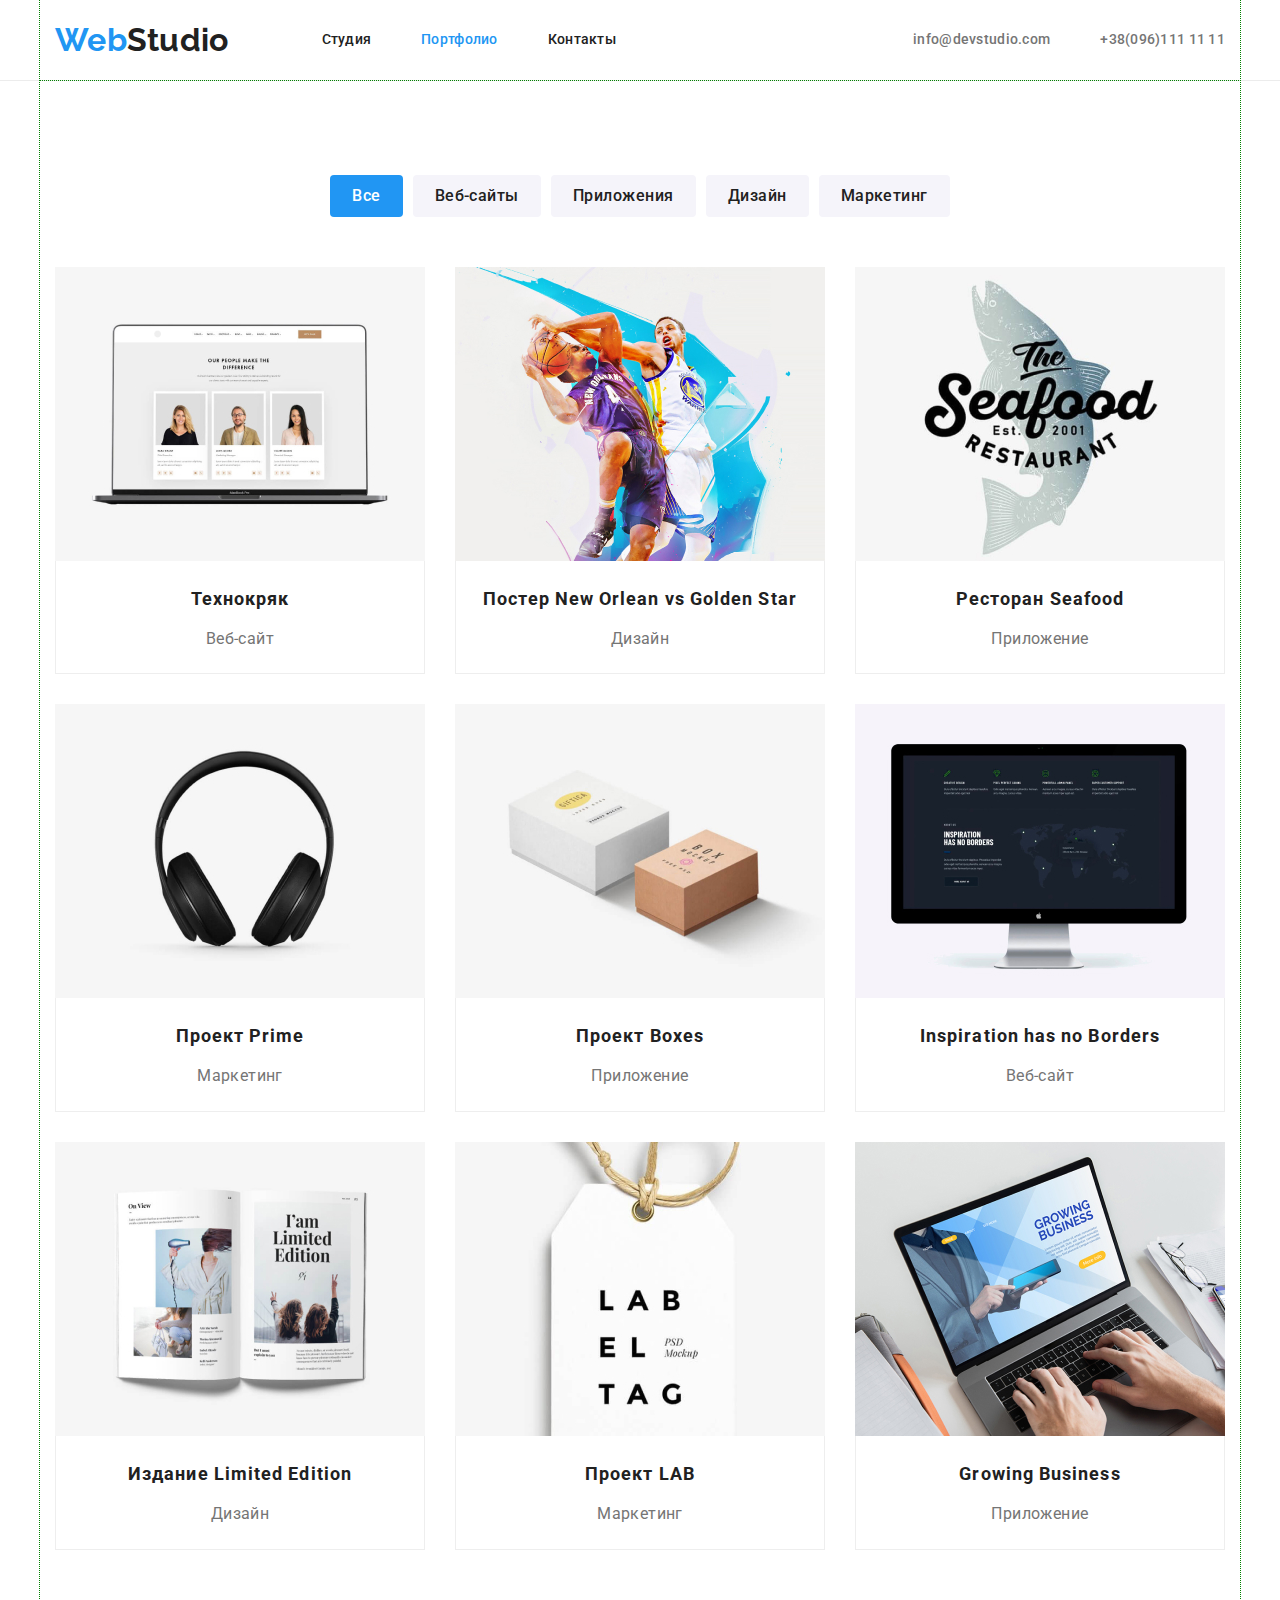
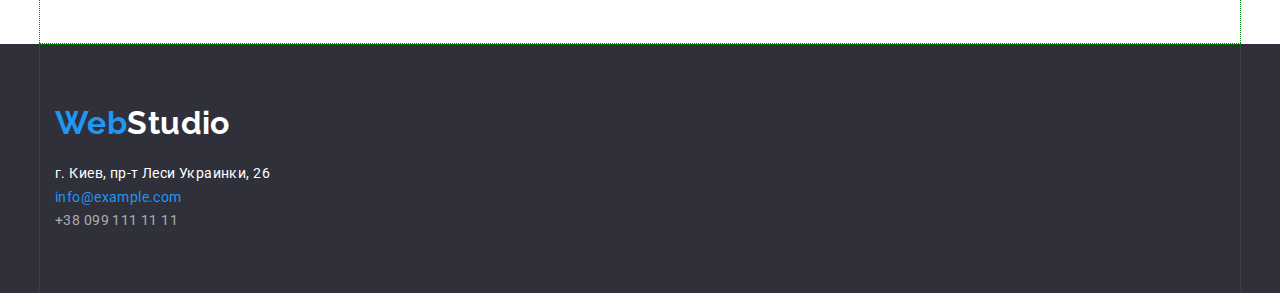
==== portfolio.html @ 059f7c34 "19.04.22" ====
<!DOCTYPE html>
<html lang="en">

<head>
   <meta charset="utf-8">
   <title>GoIt Home Work3</title>
   <link rel="preconnect" href="https://fonts.googleapis.com">
   <link rel="preconnect" href="https://fonts.gstatic.com" crossorigin>
   <link href="https://fonts.googleapis.com/css2?family=Raleway:wght@700&family=Roboto:wght@400;500;700&display=swap"
      rel="stylesheet">
   <link rel="stylesheet"
      href="https://cdnjs.cloudflare.com/ajax/libs/modern-normalize/1.0.0/modern-normalize.min.css" />
   <link rel="stylesheet" href="./css/main.css">
</head>

<body class="page">
   <!--загальний стайл body-->
   <header class="header">
      <div class="container header-conteiner">
         <nav class="header-list">
            <a href="index.html" class="logo-header"><span style="color: var(--accent-color)">Web</span>Studio</a>

            <ul class="style-nav">
               <li class="link-list"><a class="link" href="index.html">Студия</a></li>
               <li class="link-list"><a class="link current" href="portfolio.html">Портфолио</a></li>
               <li class="link-list"><a class="link" href="">Контакты</a></li>
            </ul>
         </nav>

         <ul class="info">
            <li class="info-list"><a class="mail" href="mailto:info@devstudio.com">info@devstudio.com</a></li>
            <li class="info-list"><a class="tel" href="tel:+380961111111">+38(096)111 11 11</a></li>
         </ul>
      </div>
   </header>

   <!--Новий розділ стосовно сторінки 2 ------------------------------------ -->
   <main>
      <section class="content">

         <div class="container second-letters">

            <h1 hidden class="portfolio">Портфоліо</h1>

            <ul class="btn-menu">
               <li class="btn-list"><button type="button" class="btn-secondary current-btn-secondary">Все</button>
               </li>
               <li class="btn-list"><button type="button" class="btn-secondary">Веб-сайты</button></li>
               <li class="btn-list"><button type="button" class="btn-secondary">Приложения</button></li>
               <li class="btn-list"><button type="button" class="btn-secondary">Дизайн</button></li>
               <li class="btn-list"><button type="button" class="btn-secondary">Маркетинг</button></li>
            </ul>


            <ul class="portfolio-menu">

               <li class="portfolio-card">
                  <a href=""><img class="pict" src="./img/Three-people.jpg" alt="Три людини" width="370"
                        height="294"></a>
                  <div class="caption-subcard">
                     <h2 class="portfolio-name">Технокряк</h2>
                     <p class="portfolio-site">Веб-сайт</p>
                  </div>
               </li>

               <li class="portfolio-card">
                  <a href=""></a><img class="pict" src="./img/two-basketman.jpg" alt="Два баскетболісти" width="370"
                     height="294"></a>
                  <div class="caption-subcard">
                     <h2 class="portfolio-name">Постер New Orlean vs Golden Star</h2>
                     <p class="portfolio-site">Дизайн</p>
                  </div>
               </li>

               <li class="portfolio-card">
                  <a href=""><img class="pict" src="./img/seefood.jpg" alt="Постер морська їжа" width="370"
                        height="294"></a>
                  <div class="caption-subcard">
                     <h2 class="portfolio-name">Ресторан Seafood</h2>
                     <p class="portfolio-site">Приложение</p>
                  </div>
               </li>

               <li class="portfolio-card">
                  <a href=""><img class="pict" src="./img/headphone.jpg" alt="Навушники" width="370" height="294"></a>
                  <div class="caption-subcard">
                     <h2 class="portfolio-name">Проект Prime</h2>
                     <p class="portfolio-site">Маркетинг</p>
                  </div>
               </li>

               <li class="portfolio-card">
                  <a href=""><img class="pict" src="./img/two-box.jpg" alt="Два бокси" width="370" height="294"></a>
                  <div class="caption-subcard">
                     <h2 class="portfolio-name">Проект Boxes</h2>
                     <p class="portfolio-site">Приложение</p>
                  </div>
               </li>

               <li class="portfolio-card">
                  <a href=""><img class="pict" src="./img/desktop.jpg" alt="Монітор компьютера" width="370"
                        height="294"></a>
                  <div class="caption-subcard">
                     <h2 class="portfolio-name">Inspiration has no Borders</h2>
                     <p class="portfolio-site">Веб-сайт</p>
                  </div>
               </li>

               <li class="portfolio-card">
                  <a href=""><img class="pict" src="./img/magazine.jpg" alt="Журнал" width="370" height="294"></a>
                  <div class="caption-subcard">
                     <h2 class="portfolio-name">Издание Limited Edition</h2>
                     <p class="portfolio-site">Дизайн</p>
                  </div>
               </li>

               <li class="portfolio-card">
                  <a href=""><img class="pict" src="./img/alphabet.jpg" alt="Алфавіт" width="370" height="294"></a>
                  <div class="caption-subcard">
                     <h2 class="portfolio-name">Проект LAB</h2>
                     <p class="portfolio-site">Маркетинг</p>
                  </div>
               </li>

               <li class="portfolio-card">
                  <a href=""><img class="pict" src="./img/laptop.jpg" alt="Лап топ" width="370" height="294"></a>
                  <div class="caption-subcard">
                     <h2 class="portfolio-name">Growing Business</h2>
                     <p class="portfolio-site">Приложение</p>
                  </div>
               </li>

            </ul>

         </div>
      </section>
   </main>

   <!--секція Футер-->
   <footer class="footer">
      <div class="container footer-title">

         <h2 hidden>Address</h2>

         <a class="logo-footer" href="index.html"><span style="color: var(--accent-color)">Web</span>Studio</a>
         <address class="adress-title">
            <ul class="adress-list">
               <li class="list"><a class="address" href="addres:г.Киев,пр-тЛесиУкраинки,26">г. Киев, пр-т Леси Украинки,
                     26</a>
               </li>
               <li class="list"><a class="mail-footer" href="mailto:info@example.com">info@example.com</a></li>
               <li class="list"><a class="tel-footer" href="tel:+380991111111">+38 099 111 11 11</a></li>
            </ul>
         </address>

      </div>
   </footer>
</body>

</html>
---- css/main.css ----
:root {
   /*колір головний*/
   --main-text-color: #757575;
   /*колір заголовків*/
   --title-text-color: #212121;
   /*колір білий текст*/
   --main-color: #FFFFFF;

   /*колір акценту кнопок*/
   --accent-color: #2196F3;
   --hover-color: #188CE8;
   /*колір акценту кнопок*/
   --accent-second-color: #F5F4FA;
   /*колір тексту футера*/
   --footer-color: rgba(255, 255, 255, 0.6);

   /*колір фону сірої секцій*/
   --grey-color: #2F303A;
   /*колір фону білої секцій*/
   --main-color: #FFFFFF;
}

*,
::before,
::after {
   box-sizing: border-box;
}

ul {
   list-style: none;
   margin: 0;
   padding: 0;
}

a {
   text-decoration: none;
   color: currentColor;
}

li,
ol {
   margin: 0;
   padding: 0;
}

h1,
h2,
h3,
p {
   margin: 0;
}

.container {
   width: 1200px;
   padding-left: 15px;
   padding-right: 15px;
   margin-left: auto;
   margin-right: auto;
   outline: 1px dotted green;
}

/* стиль загальний -------------------------------------*/
.page {
   color: var(--main-text-color);
   background-color: var(--main-color);
   font-family: "Roboto", serif;
   font-style: normal;
   font-weight: 400;
   font-size: 14px;
   line-height: 1.7;
   letter-spacing: 0.03em;
}

/* стиль хедера-------------------------------------*/

/*головний блок*/

.header {
   font-weight: 500;
   line-height: 1.17;
   letter-spacing: 0.02em;

   background-color: var(--main-color);
   border-bottom: 1px solid #ECECEC;
   display: flex
}

.header-conteiner {
   display: flex;
   align-items: center;
}

.header-list {
   display: flex;
   align-items: center;
}

.style-nav {
   display: flex;
}

.link {
   color: var(--title-text-color);
   font-size: 14px;
   line-height: 1.14;

   display: flex;


}

.link:hover {
   color: var(--accent-color);
}

.current {
   color: var(--accent-color);
}

.logo-header {
   color: var(--title-text-color);
   text-decoration: none;
   font-family: "Raleway", sans-serif;
   font-weight: 700;
   font-size: 32px;
   line-height: 1.17;
   margin-right: 93px;
   display: flex;
}

.link {
   padding-top: 32px;
   padding-bottom: 32px;
   display: block;

}

.style-nav .link-list:not(:last-child) {
   margin-right: 50px;
}


.info {
   display: flex;

   font-weight: 500;
   line-height: 1.14;
   margin-left: auto;
   margin-right: 0px;
}

.info-list:not(:first-child) {
   margin-left: 50px;
}


.mail,
.tel {
   color: var(--main-text-color);
   text-decoration: none;
   padding-top: 32px;
   padding-bottom: 32px;
   display: block;

}

.mail:hover,
.mail:focus,
.tel:hover,
.tel:focus {
   color: var(--accent-color);
}

/* стиль ХЕДЕРА}-------------------------------------*/


/* стиль ГЕГОЙ-------------------------------------*/
.hero {
   background-color: var(--grey-color);
}

.hero {
   text-align: center;

}

.hero-title {
   width: 696px;
   color: var(--main-color);
   text-transform: uppercase;
   font-weight: 900;
   font-size: 44px;
   line-height: 1.36;
   letter-spacing: 0.06em;
   margin-left: auto;
   margin-right: auto;

}

.title {
   padding-top: 200px;
   padding-bottom: 200px;
}

.hero-button {
   color: var(--main-color);
   font-weight: 700;
   font-size: 16px;
   line-height: 1.85;
   letter-spacing: 0.06em;

   margin-top: 30px;
   padding-top: 10px;
   padding-bottom: 10px;
   padding-left: 32px;
   padding-right: 32px;
   cursor: pointer;
   border-radius: 4px;
   border: none;
   background-color: var(--accent-color);
}

.hero-button:hover,
.hero-button:focus {
   background-color: #188CE8;
}

.current-button {
   color: var(--main-color);
   background-color: var(--accent-color);
}

/* стиль ГЕГОЙ-------------------------------------*/



/* стиль Головної кнопки та кнопок на другій страниці*/
/*.button {
   color: var(--main-color);
   font-weight: 700;
   font-size: 16px;
   line-height: 1.85;
   letter-spacing: 0.06em;
   padding-top: 10px;
   padding-bottom: 10px;
   padding-left: 32px;
   padding-right: 32px;
   cursor: pointer;

   background-color: var(--accent-color);
}

.button:hover,
.button:focus {
   background-color: #188CE8;
}*/



/* стиль Особливості-------------------------------------*/

/*.special {
   padding-top: 94px;
   padding-bottom: 94px;
}
*/
.galery-title-list {
   display: flex;
   flex-wrap: wrap;
   padding-top: 94px;
   padding-bottom: 94px;

}

.subtitle-list {
   width: 270px;
   margin-right: 30px;
}

.subtitle-list .p {
   margin-bottom: 10px;
}

.subtitle-list:last-child {
   margin-right: 0px;
}

.special-subtitle {
   color: var(--title-text-color);
   font-size: 14px;
   font-weight: 700;
   line-height: 1.17;
   text-transform: uppercase;

   margin-bottom: 10px;
}

/* стиль Особливості-------------------------------------*/


/* стиль Галерея-------------------------------------*/
/* .galery-title-list {
   padding-top: 94px;
   padding-bottom: 94px;
}*/

.galery-list {
   padding-top: 94px;
   padding-bottom: 94px;
}

.galery-title {

   color: var(--title-text-color);
   font-size: 36px;
   font-weight: 700;
   line-height: 1.16;

   margin-bottom: 50px;
   display: flex;
   justify-content: center;
}

.galery-title-img {
   display: flex;
   flex-wrap: wrap;
}

.galery-img {
   padding-right: 30px;
}

.galery-img:last-child {
   padding-right: 0px;
}

.pict {
   display: block;
}

/* стиль Галерея-------------------------------------*/

/* стиль Команда-------------------------------------*/

.team {
   background-color: var(--accent-second-color);
   text-align: center;
}

.teams-list {
   padding-top: 94px;
   padding-bottom: 94px;
}

.team-title {
   color: var(--title-text-color);
   font-size: 36px;
   font-weight: 700;
   line-height: 1.16;
   display: flex;
   justify-content: center;
}

.team-list {
   margin-top: 50px;
   display: flex;
}

.personal-pict {
   display: block;
   box-sizing: border-box;
   width: 270px;

   box-sizing: border-box;
   background-color: #FFFFFF;
   border-bottom-right-radius: 4px;
   border-bottom-left-radius: 4px;
   box-shadow: 0px 3px 3px 1px rgba(0, 0, 0, 0.12);
   text-align: center;
}

.personal-card {}

.personal-card:not(:last-child) {
   margin-right: 30px;
}

.personal-title {
   padding-top: 30px;
   padding-bottom: 30px;

}

.personal-name {
   color: var(--title-text-color);
   font-size: 16px;
   font-weight: 500;
   line-height: 1.18;
   display: flex;
   justify-content: center;
}

.personal-position {
   margin-top: 10px;
   display: flex;
   justify-content: center;
}

/* стиль Команда-------------------------------------*/


/* стиль Футер-------------------------------------*/
.footer {
   background-color: var(--grey-color);
}

.logo-footer {
   display: flex;
   color: var(--main-color);
   text-decoration: none;
   font-family: "Raleway", sans-serif;
   font-weight: 700;
   font-size: 32px;
   line-height: 1.17;
   display: inline-block;
}

.footer-title {
   padding-top: 60px;
   padding-bottom: 60px;
   display: block;
}

.adress-title {
   display: flex;
   margin-top: 20px;
}

.adress-list {
   display: block;
}

.address {
   color: var(--main-color);
   text-decoration: none;
   font-style: normal;
   font-size: 14px;
   line-height: 1.7;

}

.mail-footer {
   margin-bottom: 9px;
}

.mail-footer,
.tel-footer {
   color: var(--footer-color);
   text-decoration: none;
   font-style: normal;

}

.mail-footer:hover,
.mail-footer {
   color: var(--accent-color);
}

/* стиль Кнопки другої сторінки-------------------------*/

/*.portfolio-btn {
   display: flex;
}*/


.btn-menu {
   display: flex;
   flex-direction: row;
   margin-bottom: 50px;
   justify-content: center;
}

.btn-secondary {
   color: var(--title-text-color);
   font-weight: 500;
   font-size: 16px;
   line-height: 1.85;
   letter-spacing: 0.03em;
   cursor: pointer;
   background-color: var(--accent-second-color);
   padding-left: 22px;
   padding-right: 22px;
   padding-top: 6px;
   padding-bottom: 6px;
   border-radius: 4px;
   border: none;
}

.btn-list:not(:last-child) {
   margin-right: 10px;
}

.current-btn-secondary {
   color: var(--main-color);
   background-color: var(--accent-color);
}

.btn-secondary:hover,
.btn-secondary:focus {
   color: var(--main-color);
   background-color: var(--accent-color);
}

/* стиль ПОРТФОЛІО-------------------------------*/
.second-letters {
   padding-top: 94px;
   padding-bottom: 94px;
}

.portfolio-menu-card {
   display: flex;
}

.portfolio-menu {
   display: flex;
   flex-wrap: wrap;

}

.portfolio-card {
   box-sizing: border-box;

   display: block;
   margin-right: 30px;
   margin-bottom: 30px;
}

.portfolio-card:nth-child(3n + 3) {
   margin-right: 0px;
}


.portfolio-card:nth-last-child(-n + 3) {
   margin-bottom: 0px;
}


.caption-subcard {
   border-bottom: 1px solid #EEEEEE;
   border-right: 1px solid #EEEEEE;
   border-left: 1px solid #EEEEEE;
   text-align: center;
}

.portfolio-name {
   color: var(--title-text-color);
   font-size: 18px;
   font-weight: 700;
   line-height: 2;
   letter-spacing: 0.06em;
   padding-top: 20px;

}

.portfolio-site {
   color: var(--main-text-color);
   font-size: 16px;
   line-height: 1.8;
   padding-top: 8px;
   padding-bottom: 20px;
}

.pict {
   display: block;
   padding: 0;
}
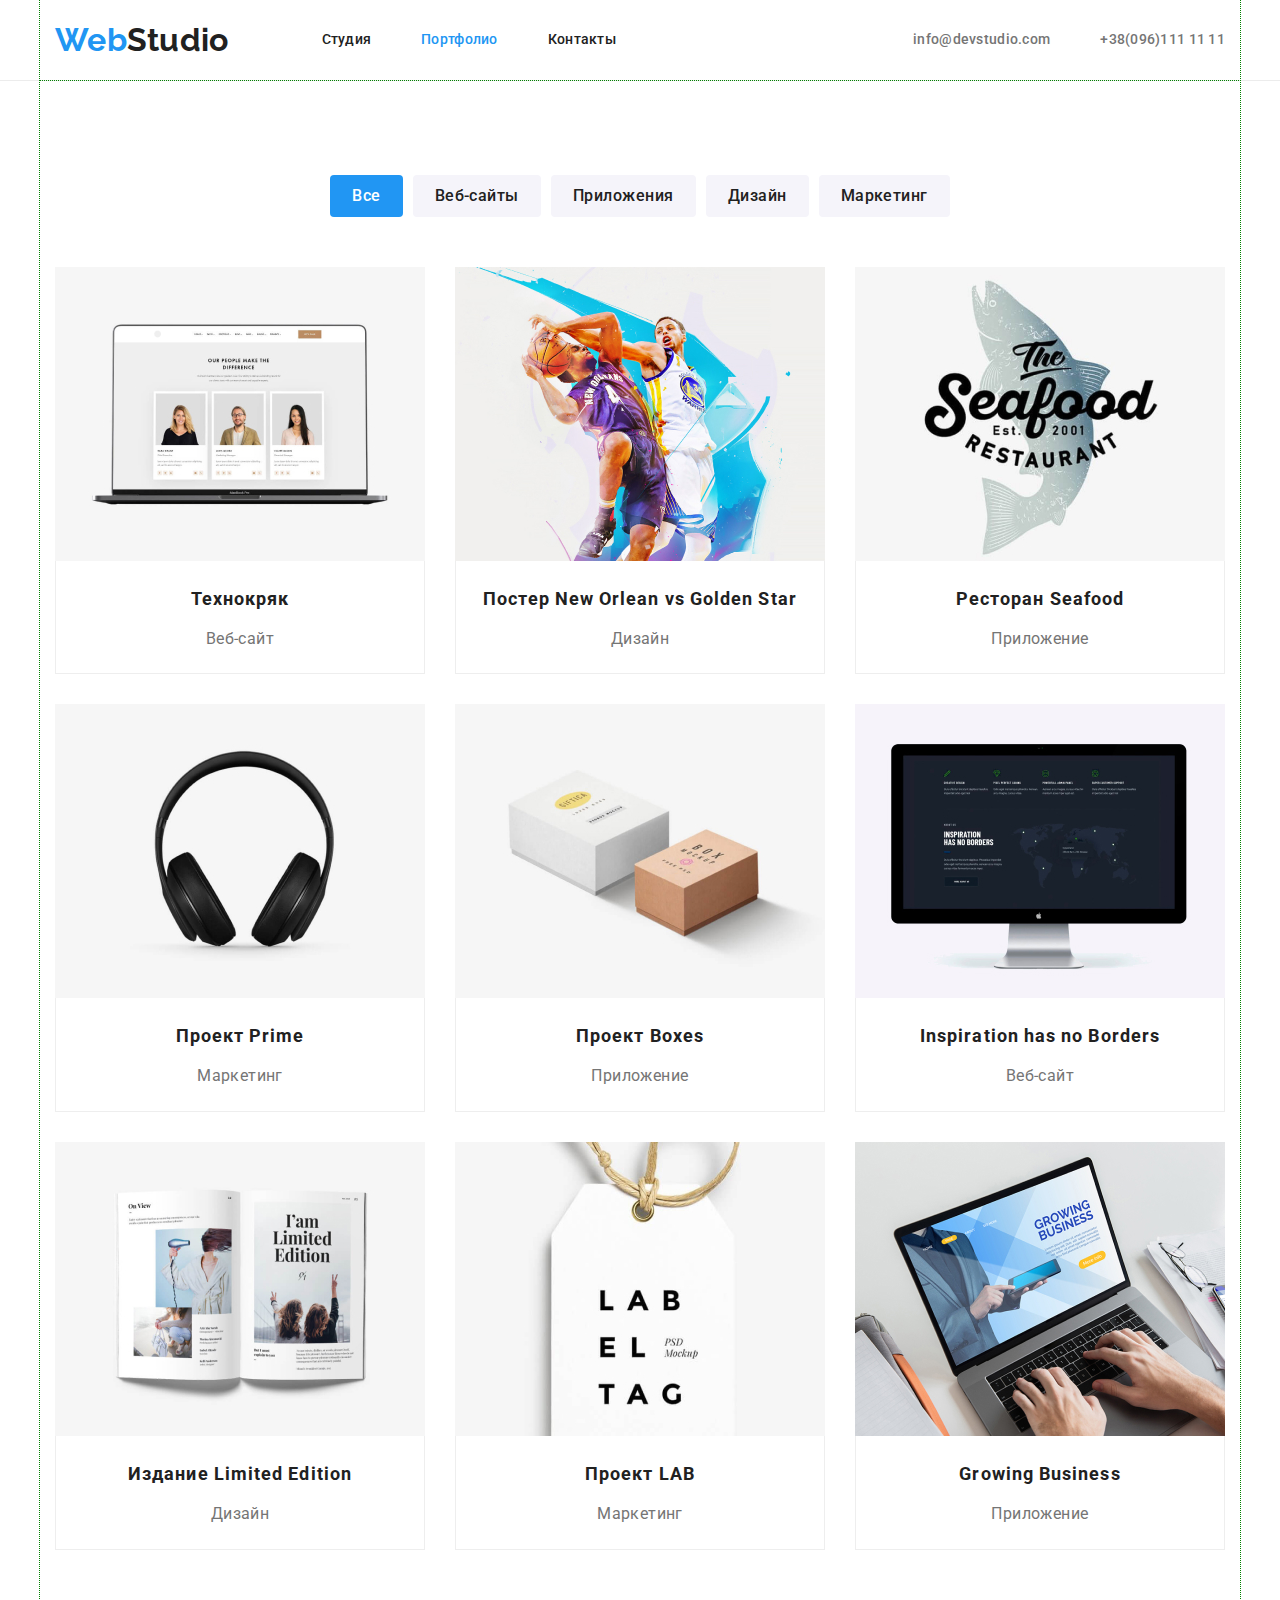
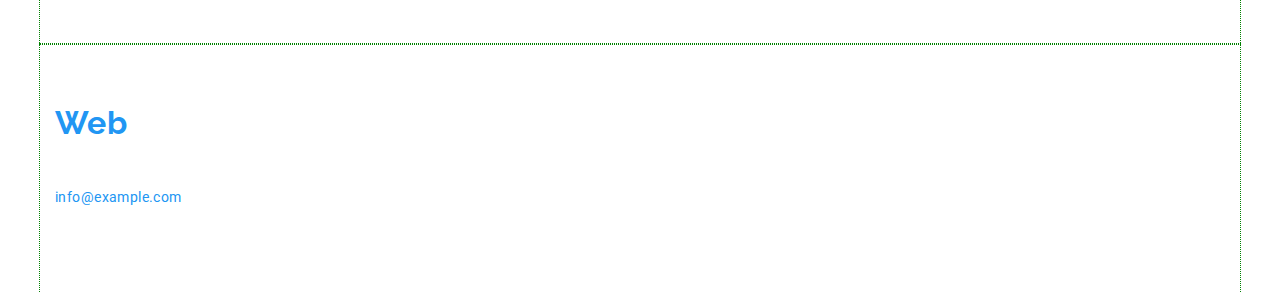
==== commit f59e220b: "19.04.22 10.00" ====
--- a/portfolio.html
+++ b/portfolio.html
@@ -40,7 +40,7 @@
 
          <div class="container second-letters">
 
-            <h1 hidden class="portfolio">Портфоліо</h1>
+            <h1 class="portfolio visually-hidden">Портфоліо</h1>
 
             <ul class="btn-menu">
                <li class="btn-list"><button type="button" class="btn-secondary current-btn-secondary">Все</button>
--- a/css/main.css
+++ b/css/main.css
@@ -71,6 +71,11 @@
    letter-spacing: 0.03em;
 }
 
+.visually-hidden {
+   position: fixed;
+   transform: scale(0);
+}
+
 /* стиль хедера-------------------------------------*/
 
 /*головний блок*/
@@ -327,11 +332,11 @@
 }
 
 .galery-img {
-   padding-right: 30px;
+   margin-right: 30px;
 }
 
 .galery-img:last-child {
-   padding-right: 0px;
+   margin-right: 0px;
 }
 
 .pict {
@@ -408,6 +413,7 @@
 
 /* стиль Команда-------------------------------------*/
 
+"hidden"aria-hidden="true"
 
 /* стиль Футер-------------------------------------*/
 .footer {
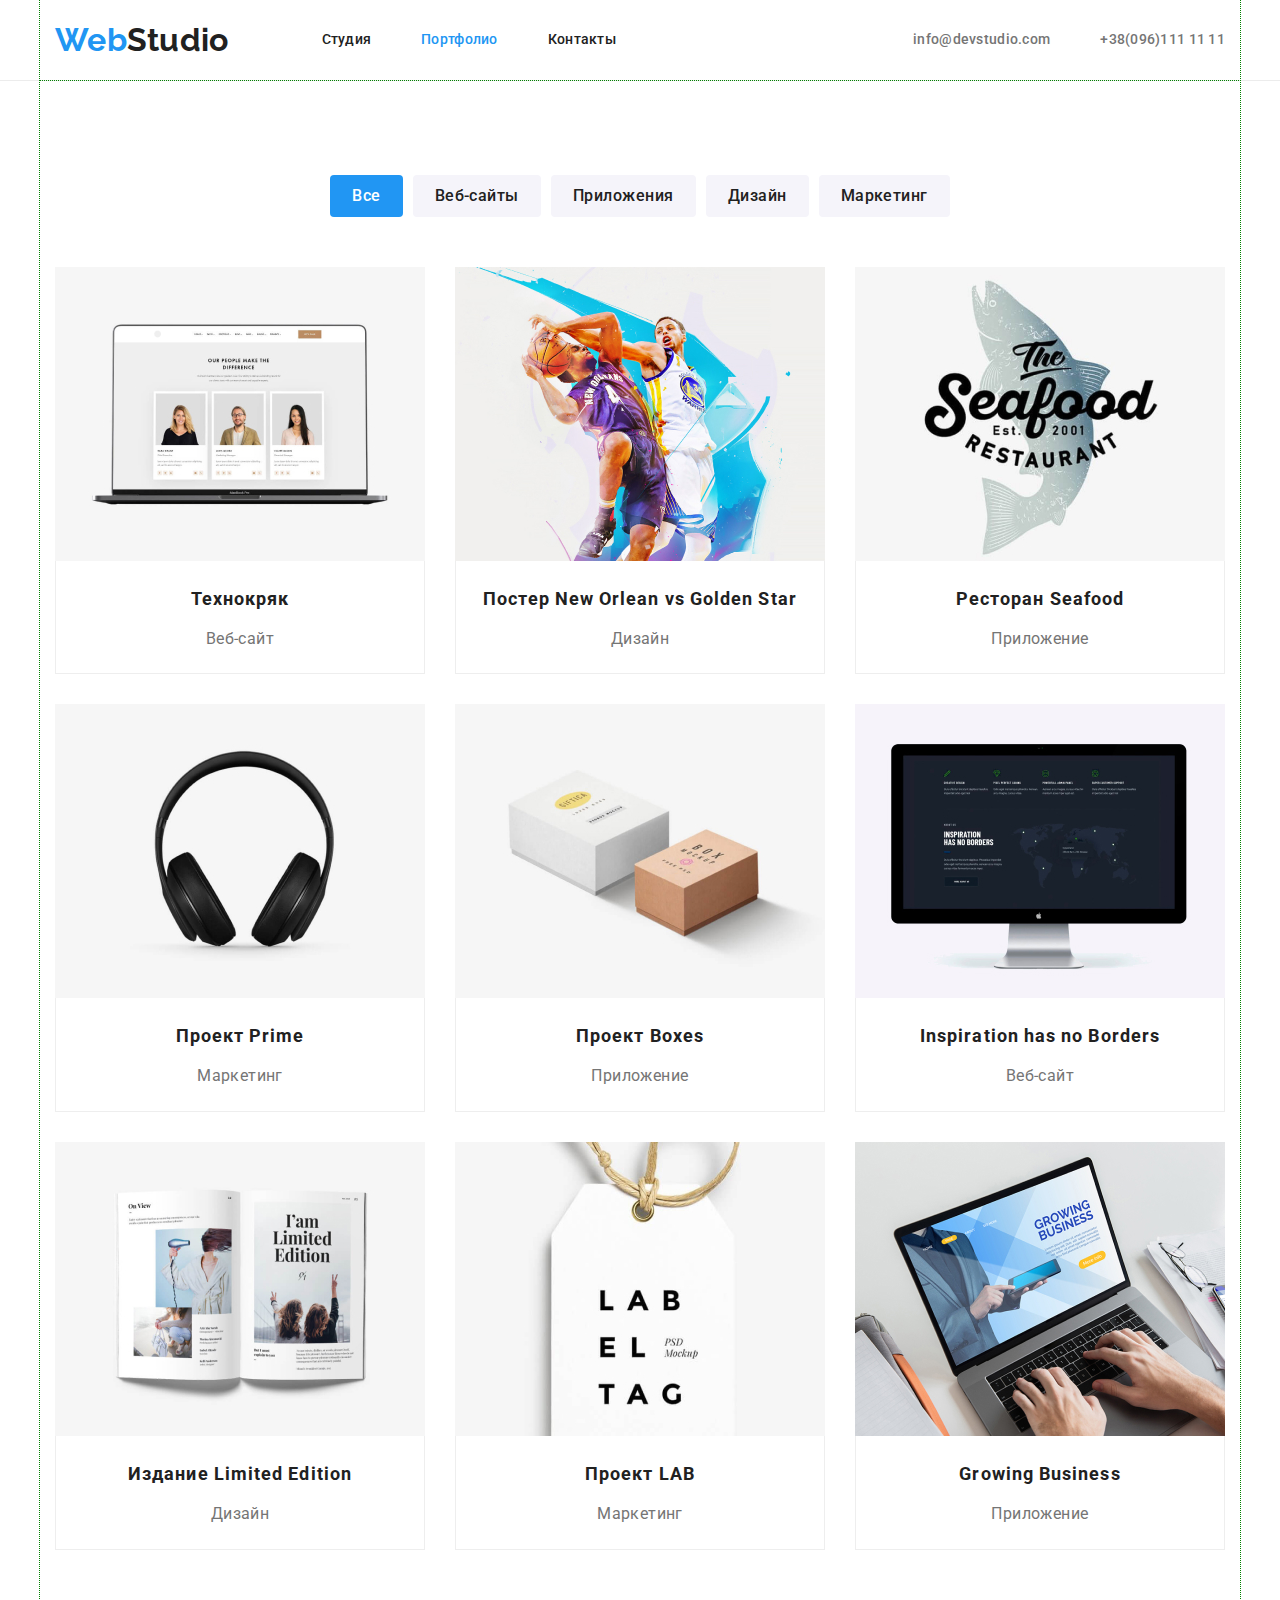
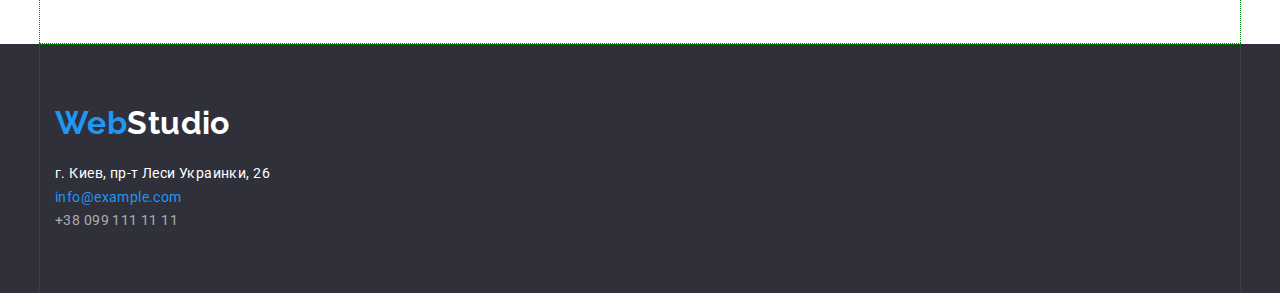
==== commit 986443c9: "19.04.10.12" ====
--- a/portfolio.html
+++ b/portfolio.html
@@ -64,8 +64,8 @@
                </li>
 
                <li class="portfolio-card">
-                  <a href=""></a><img class="pict" src="./img/two-basketman.jpg" alt="Два баскетболісти" width="370"
-                     height="294"></a>
+                  <a href=""><img class="pict" src="./img/two-basketman.jpg" alt="Два баскетболісти" width="370"
+                        height="294"></a>
                   <div class="caption-subcard">
                      <h2 class="portfolio-name">Постер New Orlean vs Golden Star</h2>
                      <p class="portfolio-site">Дизайн</p>
@@ -140,7 +140,7 @@
    <footer class="footer">
       <div class="container footer-title">
 
-         <h2 hidden>Address</h2>
+         <h2 class="visually-hidden">Address</h2>
 
          <a class="logo-footer" href="index.html"><span style="color: var(--accent-color)">Web</span>Studio</a>
          <address class="adress-title">
--- a/css/main.css
+++ b/css/main.css
@@ -48,6 +48,11 @@
 h3,
 p {
    margin: 0;
+}
+
+.visually-hidden {
+   position: fixed;
+   transform: scale(0);
 }
 
 .container {
@@ -71,11 +76,6 @@
    letter-spacing: 0.03em;
 }
 
-.visually-hidden {
-   position: fixed;
-   transform: scale(0);
-}
-
 /* стиль хедера-------------------------------------*/
 
 /*головний блок*/
@@ -238,37 +238,8 @@
 /* стиль ГЕГОЙ-------------------------------------*/
 
 
-
-/* стиль Головної кнопки та кнопок на другій страниці*/
-/*.button {
-   color: var(--main-color);
-   font-weight: 700;
-   font-size: 16px;
-   line-height: 1.85;
-   letter-spacing: 0.06em;
-   padding-top: 10px;
-   padding-bottom: 10px;
-   padding-left: 32px;
-   padding-right: 32px;
-   cursor: pointer;
-
-   background-color: var(--accent-color);
-}
-
-.button:hover,
-.button:focus {
-   background-color: #188CE8;
-}*/
-
-
-
 /* стиль Особливості-------------------------------------*/
 
-/*.special {
-   padding-top: 94px;
-   padding-bottom: 94px;
-}
-*/
 .galery-title-list {
    display: flex;
    flex-wrap: wrap;
@@ -413,7 +384,6 @@
 
 /* стиль Команда-------------------------------------*/
 
-"hidden"aria-hidden="true"
 
 /* стиль Футер-------------------------------------*/
 .footer {
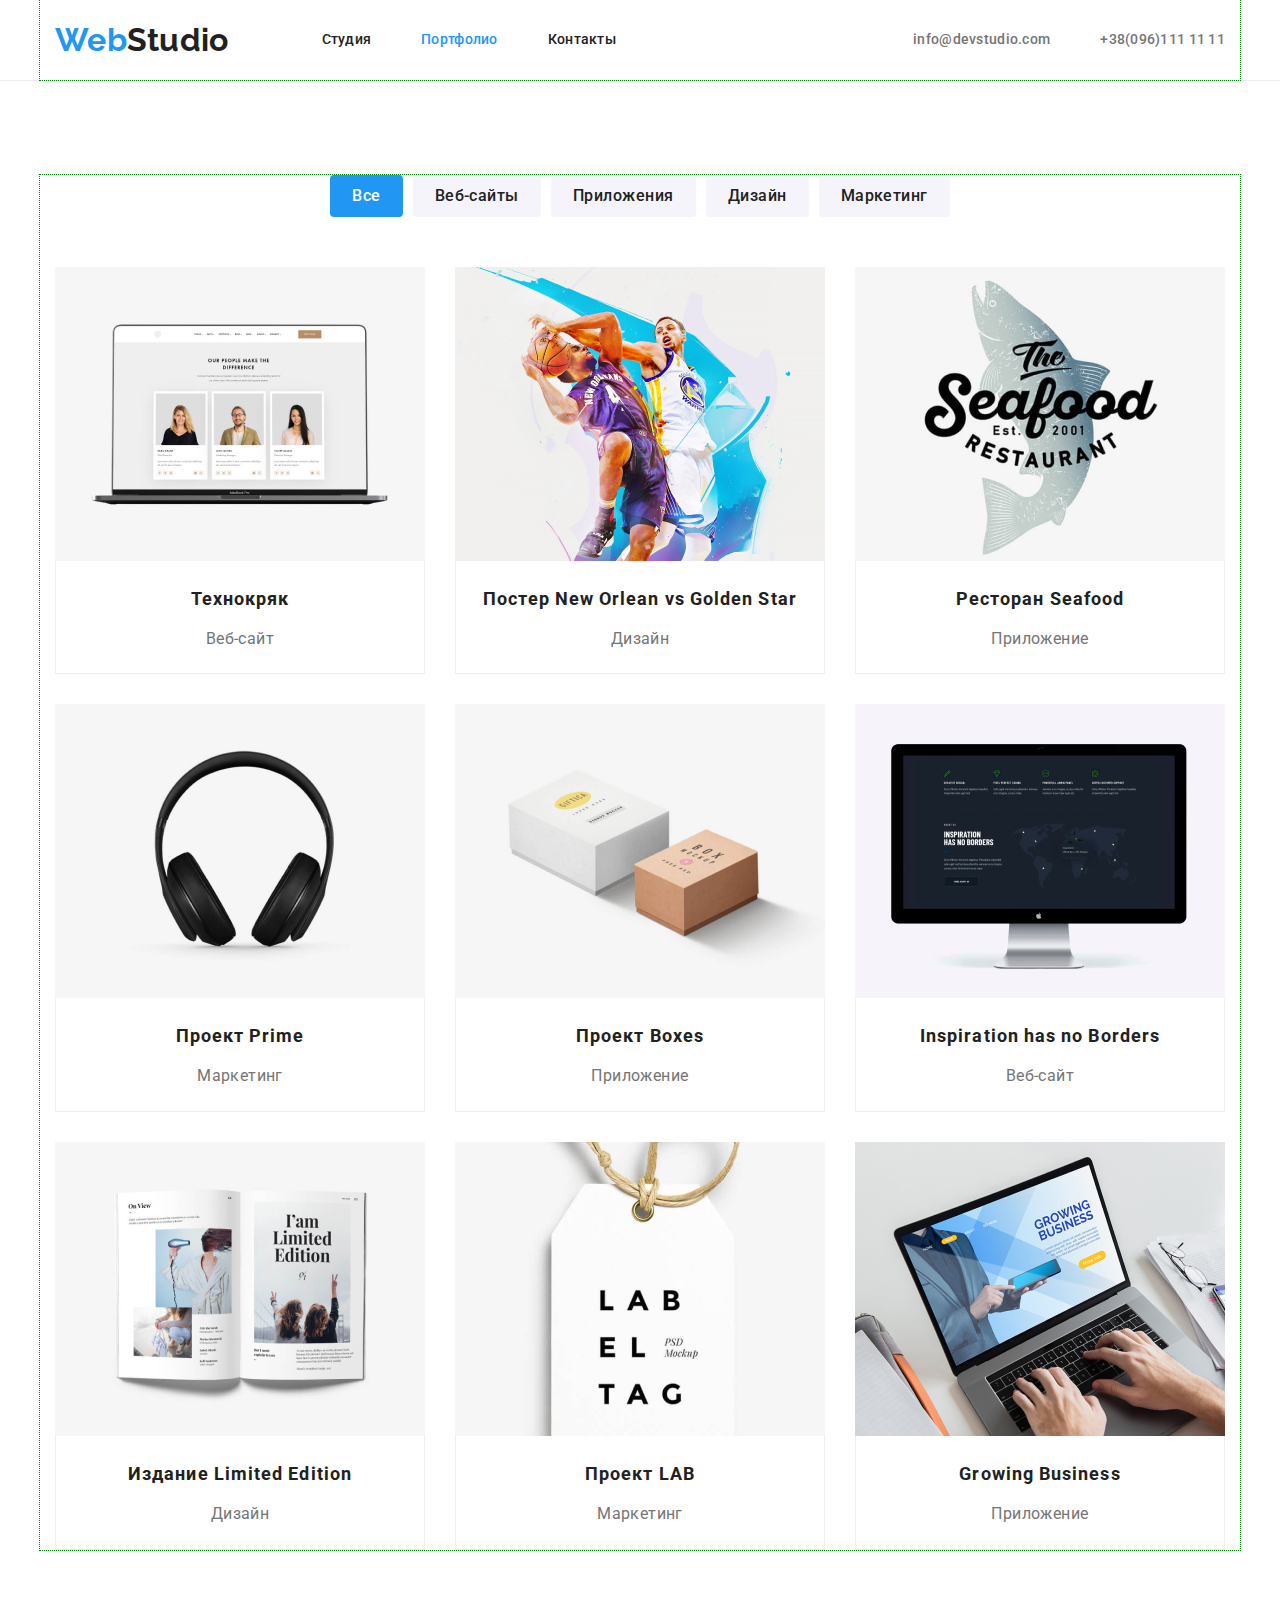
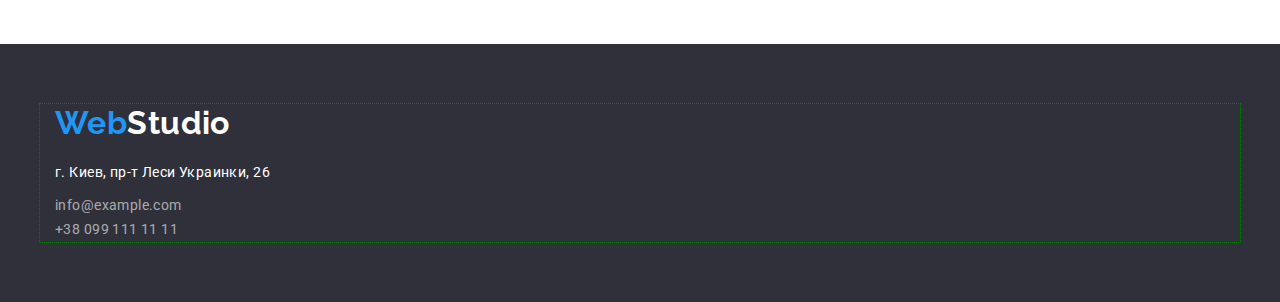
==== commit 74761dd6: "15.21" ====
--- a/portfolio.html
+++ b/portfolio.html
@@ -36,9 +36,9 @@
 
    <!--Новий розділ стосовно сторінки 2 ------------------------------------ -->
    <main>
-      <section class="content">
+      <section class="section content">
 
-         <div class="container second-letters">
+         <div class="container content">
 
             <h1 class="portfolio visually-hidden">Портфоліо</h1>
 
@@ -137,21 +137,23 @@
    </main>
 
    <!--секція Футер-->
-   <footer class="footer">
-      <div class="container footer-title">
+   <footer class="section footer">
+      <div class="container footer">
 
          <h2 class="visually-hidden">Address</h2>
-
-         <a class="logo-footer" href="index.html"><span style="color: var(--accent-color)">Web</span>Studio</a>
-         <address class="adress-title">
-            <ul class="adress-list">
-               <li class="list"><a class="address" href="addres:г.Киев,пр-тЛесиУкраинки,26">г. Киев, пр-т Леси Украинки,
-                     26</a>
-               </li>
-               <li class="list"><a class="mail-footer" href="mailto:info@example.com">info@example.com</a></li>
-               <li class="list"><a class="tel-footer" href="tel:+380991111111">+38 099 111 11 11</a></li>
-            </ul>
-         </address>
+         <div class="container-box">
+            <a class="logo-footer" href="index.html"><span style="color: var(--accent-color)">Web</span>Studio</a>
+            <address class="adress-title">
+               <ul class="adress-list">
+                  <li class="list"><a class="address" href="addres:г.Киев,пр-тЛесиУкраинки,26">г. Киев, пр-т Леси
+                        Украинки,
+                        26</a>
+                  </li>
+                  <li class="list"><a class="mail-footer" href="mailto:info@example.com">info@example.com</a></li>
+                  <li class="list"><a class="tel-footer" href="tel:+380991111111">+38 099 111 11 11</a></li>
+               </ul>
+            </address>
+         </div>
 
       </div>
    </footer>
--- a/css/main.css
+++ b/css/main.css
@@ -48,11 +48,6 @@
 h3,
 p {
    margin: 0;
-}
-
-.visually-hidden {
-   position: fixed;
-   transform: scale(0);
 }
 
 .container {
@@ -76,6 +71,17 @@
    letter-spacing: 0.03em;
 }
 
+.visually-hidden {
+   position: fixed;
+   transform: scale(0);
+}
+
+
+.section {
+   padding-top: 94px;
+   padding-bottom: 94px;
+}
+
 /* стиль хедера-------------------------------------*/
 
 /*головний блок*/
@@ -180,13 +186,10 @@
 
 
 /* стиль ГЕГОЙ-------------------------------------*/
+
+
 .hero {
    background-color: var(--grey-color);
-}
-
-.hero {
-   text-align: center;
-
 }
 
 .hero-title {
@@ -197,15 +200,22 @@
    font-size: 44px;
    line-height: 1.36;
    letter-spacing: 0.06em;
+   margin-right: auto;
    margin-left: auto;
-   margin-right: auto;
-
-}
-
-.title {
+
+}
+
+.hero {
+   text-align: center;
+}
+
+
+.section.hero {
    padding-top: 200px;
-   padding-bottom: 200px;
-}
+   padding-bottom: 280px;
+}
+
+
 
 .hero-button {
    color: var(--main-color);
@@ -237,16 +247,17 @@
 
 /* стиль ГЕГОЙ-------------------------------------*/
 
-
 /* стиль Особливості-------------------------------------*/
 
-.galery-title-list {
+
+.galery-special {
    display: flex;
    flex-wrap: wrap;
-   padding-top: 94px;
-   padding-bottom: 94px;
-
-}
+}
+
+/*.special {
+   background-color: grey;
+}*/
 
 .subtitle-list {
    width: 270px;
@@ -275,17 +286,12 @@
 
 
 /* стиль Галерея-------------------------------------*/
-/* .galery-title-list {
-   padding-top: 94px;
-   padding-bottom: 94px;
-}*/
-
-.galery-list {
-   padding-top: 94px;
-   padding-bottom: 94px;
-}
-
-.galery-title {
+
+section.work {
+   padding-top: 0px;
+}
+
+.work-title {
 
    color: var(--title-text-color);
    font-size: 36px;
@@ -297,16 +303,16 @@
    justify-content: center;
 }
 
-.galery-title-img {
+.work-title-img {
    display: flex;
    flex-wrap: wrap;
 }
 
-.galery-img {
+.work-img {
    margin-right: 30px;
 }
 
-.galery-img:last-child {
+.work-img:last-child {
    margin-right: 0px;
 }
 
@@ -318,12 +324,9 @@
 
 /* стиль Команда-------------------------------------*/
 
-.team {
+.section.team {
    background-color: var(--accent-second-color);
    text-align: center;
-}
-
-.teams-list {
    padding-top: 94px;
    padding-bottom: 94px;
 }
@@ -386,8 +389,11 @@
 
 
 /* стиль Футер-------------------------------------*/
-.footer {
+.section.footer {
    background-color: var(--grey-color);
+   padding-top: 60px;
+   padding-bottom: 60px;
+   display: flex;
 }
 
 .logo-footer {
@@ -398,22 +404,17 @@
    font-weight: 700;
    font-size: 32px;
    line-height: 1.17;
-   display: inline-block;
-}
-
-.footer-title {
-   padding-top: 60px;
-   padding-bottom: 60px;
-   display: block;
+   margin-right: 0px;
 }
 
 .adress-title {
-   display: flex;
+   /*display: flex;*/
    margin-top: 20px;
 }
 
 .adress-list {
-   display: block;
+   /*display: flex;*/
+   flex-direction: column;
 }
 
 .address {
@@ -422,11 +423,13 @@
    font-style: normal;
    font-size: 14px;
    line-height: 1.7;
-
+   display: flex;
+   margin-bottom: 9px;
 }
 
 .mail-footer {
    margin-bottom: 9px;
+
 }
 
 .mail-footer,
@@ -434,19 +437,14 @@
    color: var(--footer-color);
    text-decoration: none;
    font-style: normal;
-
 }
 
 .mail-footer:hover,
-.mail-footer {
+.mail-footer:focus {
    color: var(--accent-color);
 }
 
 /* стиль Кнопки другої сторінки-------------------------*/
-
-/*.portfolio-btn {
-   display: flex;
-}*/
 
 
 .btn-menu {
@@ -488,7 +486,8 @@
 }
 
 /* стиль ПОРТФОЛІО-------------------------------*/
-.second-letters {
+
+.section.content {
    padding-top: 94px;
    padding-bottom: 94px;
 }
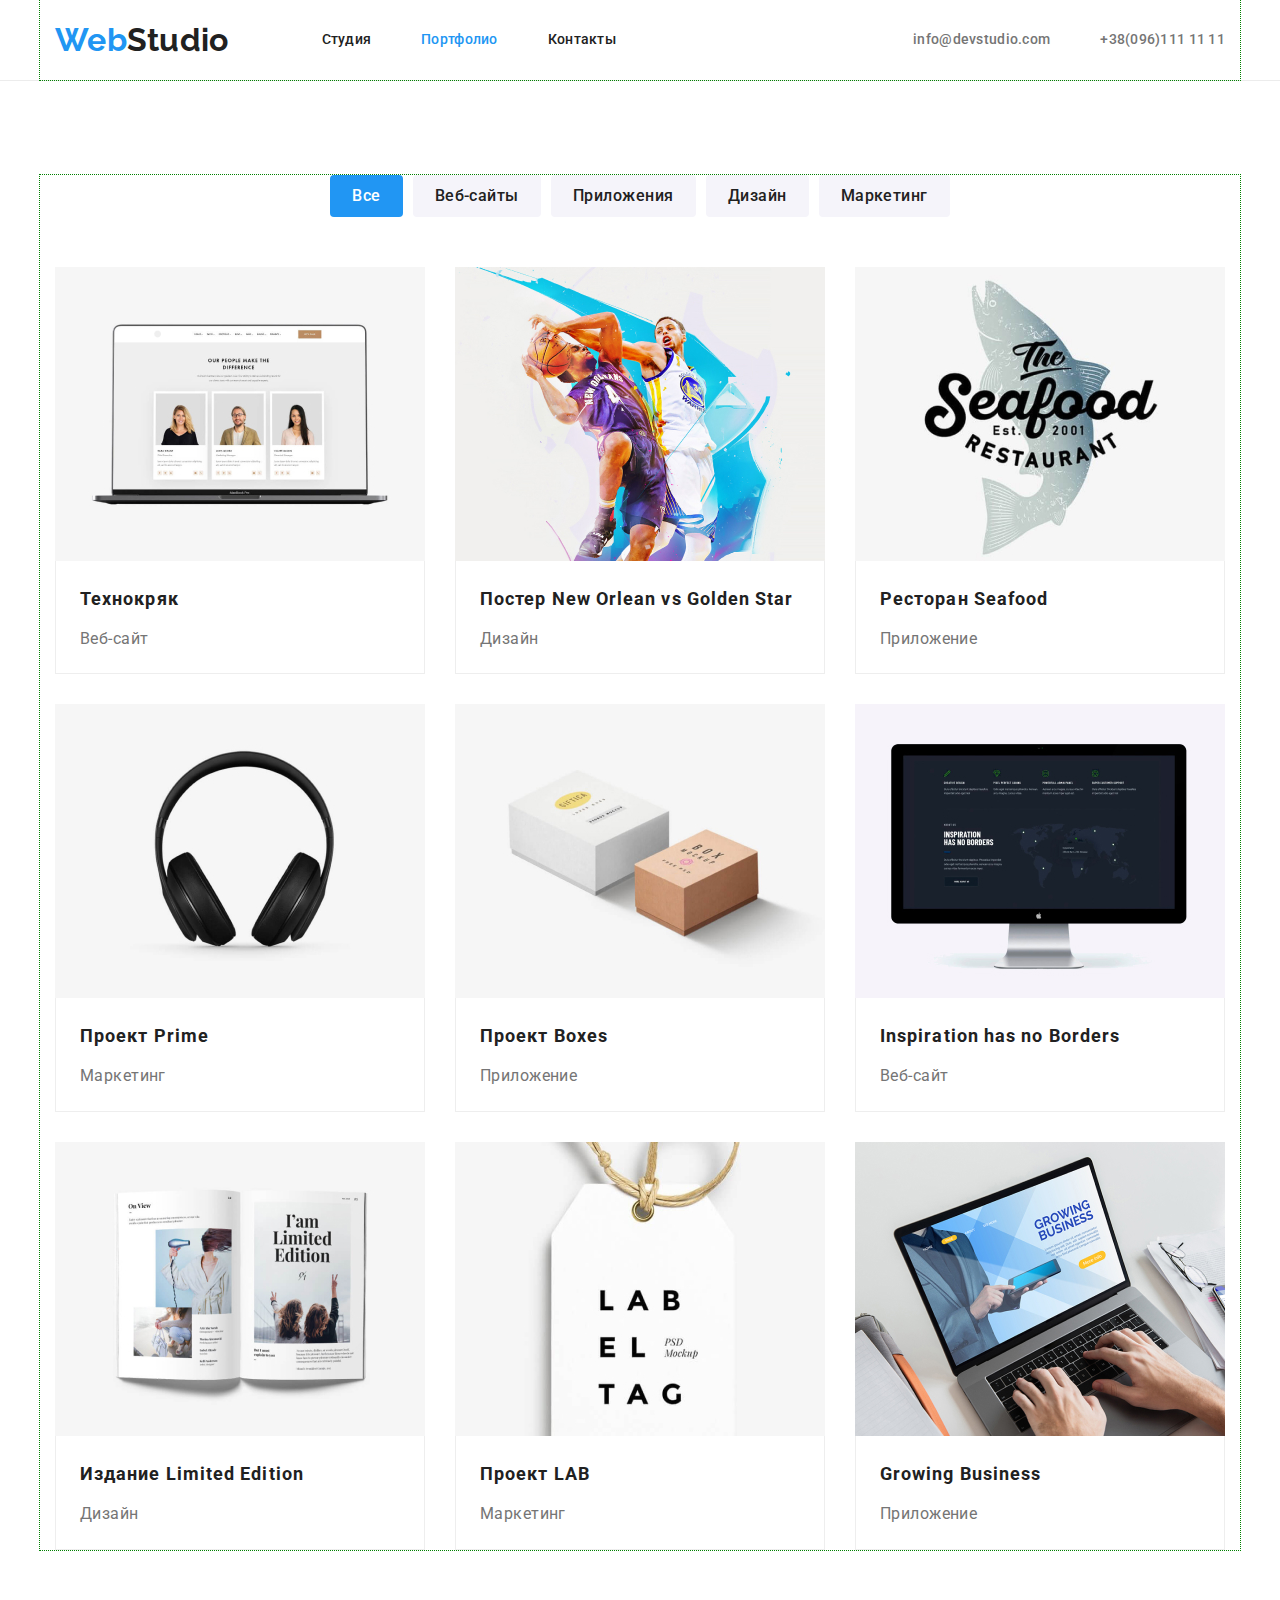
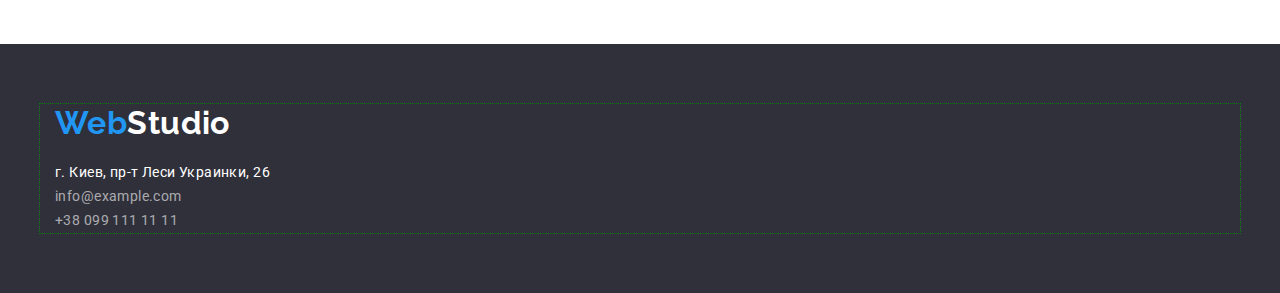
==== commit 5330a746: "18.40" ====
--- a/portfolio.html
+++ b/portfolio.html
@@ -15,7 +15,7 @@
 
 <body class="page">
    <!--загальний стайл body-->
-   <header class="header">
+   <header class="section header">
       <div class="container header-conteiner">
          <nav class="header-list">
             <a href="index.html" class="logo-header"><span style="color: var(--accent-color)">Web</span>Studio</a>
@@ -55,79 +55,87 @@
             <ul class="portfolio-menu">
 
                <li class="portfolio-card">
-                  <a href=""><img class="pict" src="./img/Three-people.jpg" alt="Три людини" width="370"
-                        height="294"></a>
-                  <div class="caption-subcard">
-                     <h2 class="portfolio-name">Технокряк</h2>
-                     <p class="portfolio-site">Веб-сайт</p>
-                  </div>
+                  <a href=""><img class="pict" src="./img/Three-people.jpg" alt="Три людини" width="370" height="294">
+                     <div class="caption-subcard">
+                        <h2 class="portfolio-name">Технокряк</h2>
+                        <p class="portfolio-site">Веб-сайт</p>
+                     </div>
+                  </a>
                </li>
 
                <li class="portfolio-card">
                   <a href=""><img class="pict" src="./img/two-basketman.jpg" alt="Два баскетболісти" width="370"
-                        height="294"></a>
-                  <div class="caption-subcard">
-                     <h2 class="portfolio-name">Постер New Orlean vs Golden Star</h2>
-                     <p class="portfolio-site">Дизайн</p>
-                  </div>
+                        height="294">
+                     <div class="caption-subcard">
+                        <h2 class="portfolio-name">Постер New Orlean vs Golden Star</h2>
+                        <p class="portfolio-site">Дизайн</p>
+                     </div>
+                  </a>
                </li>
 
                <li class="portfolio-card">
                   <a href=""><img class="pict" src="./img/seefood.jpg" alt="Постер морська їжа" width="370"
-                        height="294"></a>
-                  <div class="caption-subcard">
-                     <h2 class="portfolio-name">Ресторан Seafood</h2>
-                     <p class="portfolio-site">Приложение</p>
-                  </div>
+                        height="294">
+                     <div class="caption-subcard">
+                        <h2 class="portfolio-name">Ресторан Seafood</h2>
+                        <p class="portfolio-site">Приложение</p>
+                     </div>
+                  </a>
                </li>
 
                <li class="portfolio-card">
-                  <a href=""><img class="pict" src="./img/headphone.jpg" alt="Навушники" width="370" height="294"></a>
-                  <div class="caption-subcard">
-                     <h2 class="portfolio-name">Проект Prime</h2>
-                     <p class="portfolio-site">Маркетинг</p>
-                  </div>
+                  <a href=""><img class="pict" src="./img/headphone.jpg" alt="Навушники" width="370" height="294">
+                     <div class="caption-subcard">
+                        <h2 class="portfolio-name">Проект Prime</h2>
+                        <p class="portfolio-site">Маркетинг</p>
+                     </div>
+                  </a>
                </li>
 
                <li class="portfolio-card">
-                  <a href=""><img class="pict" src="./img/two-box.jpg" alt="Два бокси" width="370" height="294"></a>
-                  <div class="caption-subcard">
-                     <h2 class="portfolio-name">Проект Boxes</h2>
-                     <p class="portfolio-site">Приложение</p>
-                  </div>
+                  <a href=""><img class="pict" src="./img/two-box.jpg" alt="Два бокси" width="370" height="294">
+                     <div class="caption-subcard">
+                        <h2 class="portfolio-name">Проект Boxes</h2>
+                        <p class="portfolio-site">Приложение</p>
+                     </div>
+                  </a>
                </li>
 
                <li class="portfolio-card">
                   <a href=""><img class="pict" src="./img/desktop.jpg" alt="Монітор компьютера" width="370"
-                        height="294"></a>
-                  <div class="caption-subcard">
-                     <h2 class="portfolio-name">Inspiration has no Borders</h2>
-                     <p class="portfolio-site">Веб-сайт</p>
-                  </div>
+                        height="294">
+                     <div class="caption-subcard">
+                        <h2 class="portfolio-name">Inspiration has no Borders</h2>
+                        <p class="portfolio-site">Веб-сайт</p>
+                     </div>
+                  </a>
                </li>
 
                <li class="portfolio-card">
-                  <a href=""><img class="pict" src="./img/magazine.jpg" alt="Журнал" width="370" height="294"></a>
-                  <div class="caption-subcard">
-                     <h2 class="portfolio-name">Издание Limited Edition</h2>
-                     <p class="portfolio-site">Дизайн</p>
-                  </div>
+                  <a href=""><img class="pict" src="./img/magazine.jpg" alt="Журнал" width="370" height="294">
+                     <div class="caption-subcard">
+                        <h2 class="portfolio-name">Издание Limited Edition</h2>
+                        <p class="portfolio-site">Дизайн</p>
+                     </div>
+                  </a>
                </li>
 
                <li class="portfolio-card">
-                  <a href=""><img class="pict" src="./img/alphabet.jpg" alt="Алфавіт" width="370" height="294"></a>
-                  <div class="caption-subcard">
-                     <h2 class="portfolio-name">Проект LAB</h2>
-                     <p class="portfolio-site">Маркетинг</p>
-                  </div>
+                  <a href=""><img class="pict" src="./img/alphabet.jpg" alt="Алфавіт" width="370" height="294">
+                     <div class="caption-subcard">
+                        <h2 class="portfolio-name">Проект LAB</h2>
+                        <p class="portfolio-site">Маркетинг</p>
+                     </div>
+                  </a>
                </li>
 
                <li class="portfolio-card">
-                  <a href=""><img class="pict" src="./img/laptop.jpg" alt="Лап топ" width="370" height="294"></a>
-                  <div class="caption-subcard">
-                     <h2 class="portfolio-name">Growing Business</h2>
-                     <p class="portfolio-site">Приложение</p>
-                  </div>
+                  <a href=""><img class="pict" src="./img/laptop.jpg" alt="Лап топ" width="370" height="294">
+                     <div class="caption-subcard">
+                        <h2 class="portfolio-name">Growing Business</h2>
+                        <p class="portfolio-site">Приложение</p>
+                     </div>
+                  </a>
                </li>
 
             </ul>
@@ -135,7 +143,6 @@
          </div>
       </section>
    </main>
-
    <!--секція Футер-->
    <footer class="section footer">
       <div class="container footer">
--- a/css/main.css
+++ b/css/main.css
@@ -86,6 +86,11 @@
 
 /*головний блок*/
 
+.section.header {
+   padding-top: 0px;
+   padding-bottom: 0px;
+}
+
 .header {
    font-weight: 500;
    line-height: 1.17;
@@ -212,7 +217,7 @@
 
 .section.hero {
    padding-top: 200px;
-   padding-bottom: 280px;
+   padding-bottom: 200px;
 }
 
 
@@ -358,15 +363,15 @@
    text-align: center;
 }
 
-.personal-card {}
-
-.personal-card:not(:last-child) {
+
+
+.personal-pict:not(:last-child) {
    margin-right: 30px;
 }
 
-.personal-title {
-   padding-top: 30px;
-   padding-bottom: 30px;
+.personal-pict {
+   margin-top: 30px;
+   margin-bottom: 30px;
 
 }
 
@@ -424,13 +429,14 @@
    font-size: 14px;
    line-height: 1.7;
    display: flex;
+
+}
+
+.adress-list.address,
+.adress-list.mail-footer {
    margin-bottom: 9px;
 }
 
-.mail-footer {
-   margin-bottom: 9px;
-
-}
 
 .mail-footer,
 .tel-footer {
@@ -524,7 +530,7 @@
    border-bottom: 1px solid #EEEEEE;
    border-right: 1px solid #EEEEEE;
    border-left: 1px solid #EEEEEE;
-   text-align: center;
+
 }
 
 .portfolio-name {
@@ -534,6 +540,7 @@
    line-height: 2;
    letter-spacing: 0.06em;
    padding-top: 20px;
+   margin-left: 24px;
 
 }
 
@@ -543,6 +550,7 @@
    line-height: 1.8;
    padding-top: 8px;
    padding-bottom: 20px;
+   margin-left: 24px;
 }
 
 .pict {
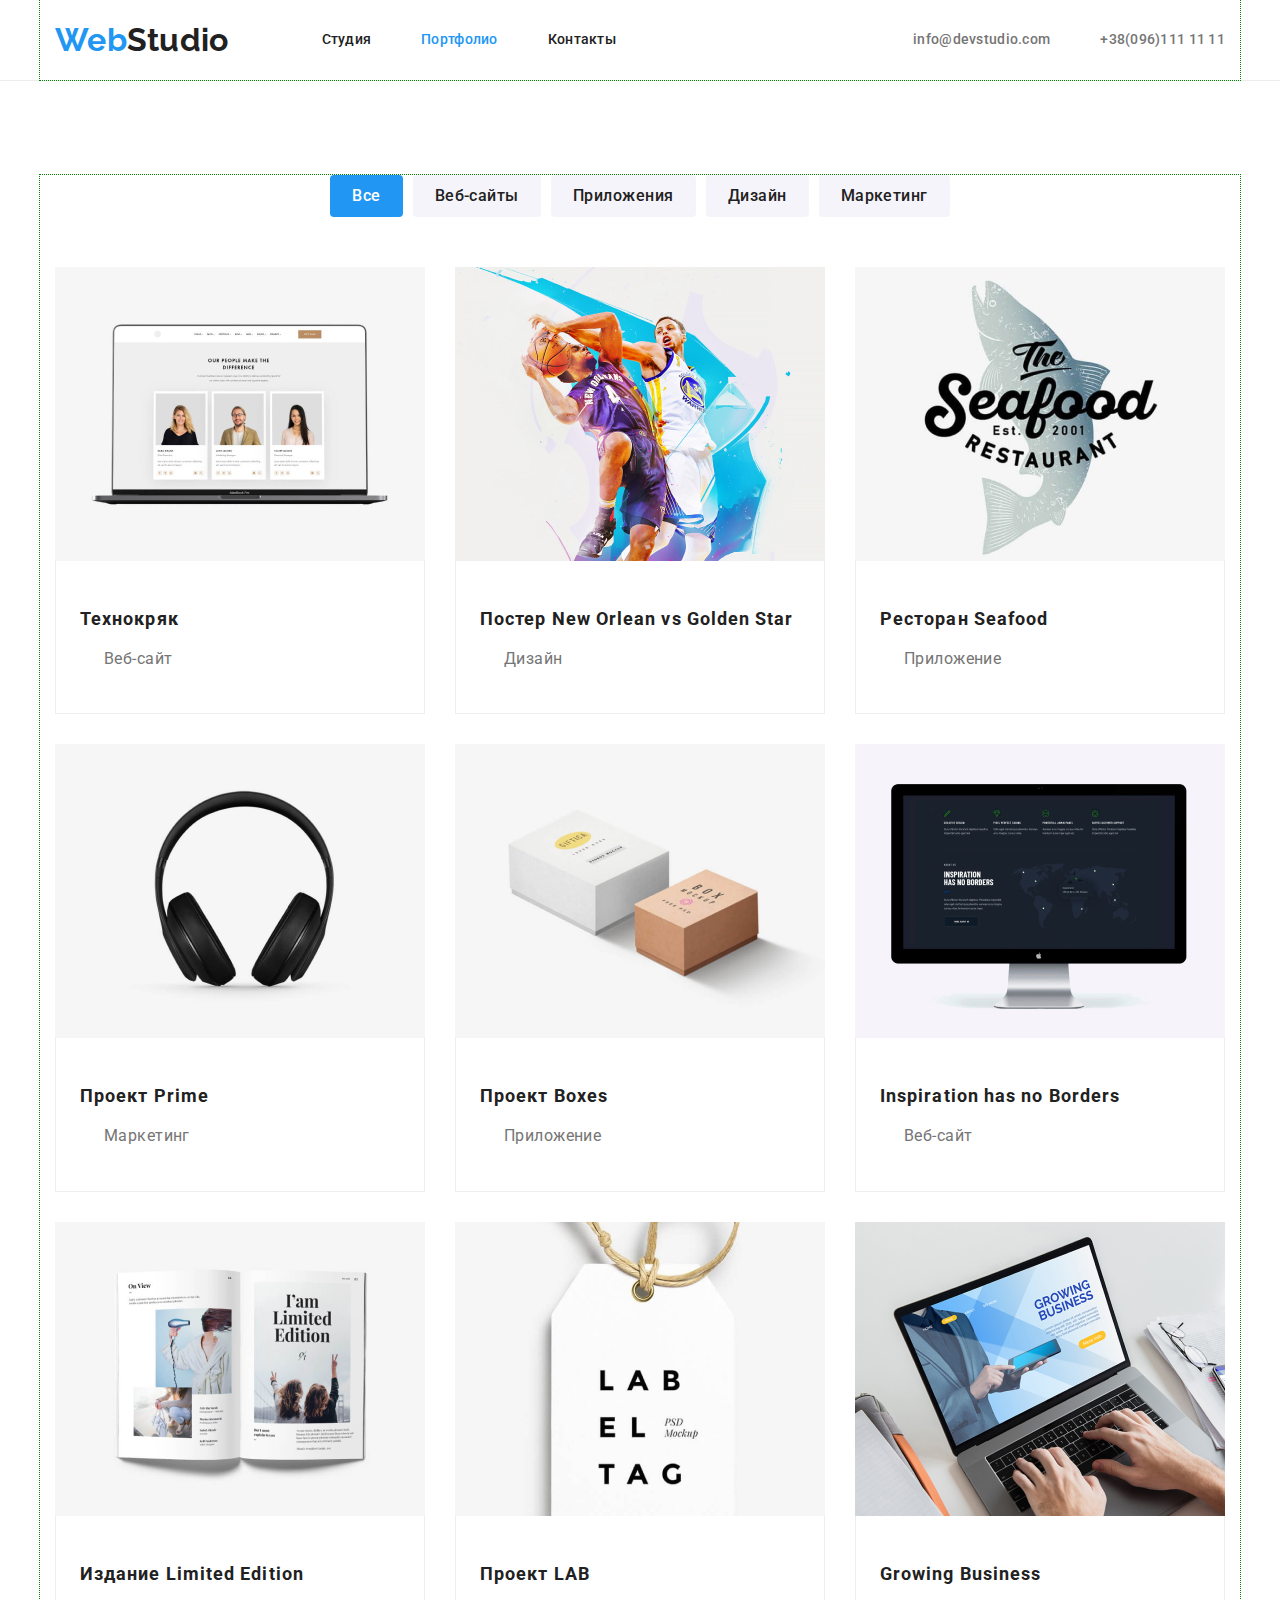
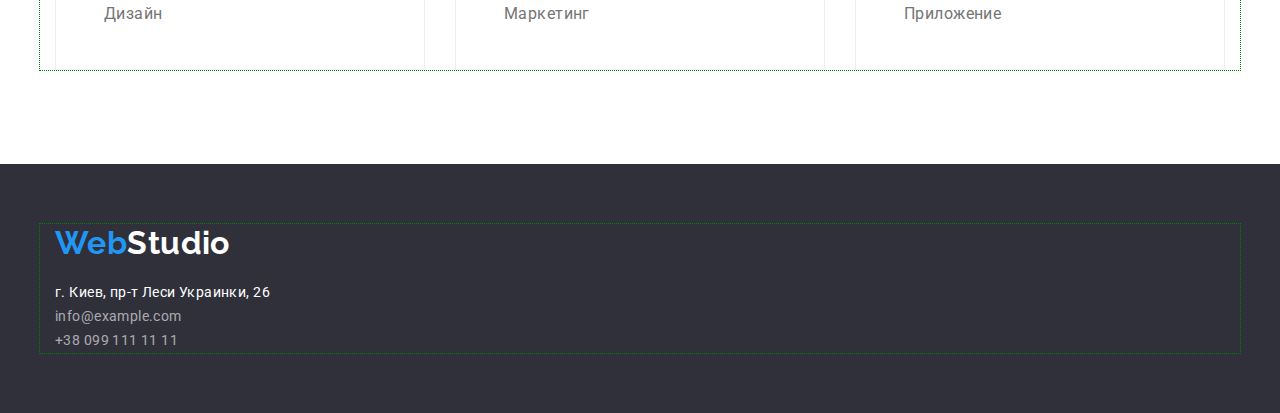
==== commit 7747de00: "19.08" ====
--- a/portfolio.html
+++ b/portfolio.html
@@ -40,7 +40,7 @@
 
          <div class="container content">
 
-            <h1 class="portfolio visually-hidden">Портфоліо</h1>
+            <!--<h1 class="portfolio visually-hidden">Портфоліо</h1>-->
 
             <ul class="btn-menu">
                <li class="btn-list"><button type="button" class="btn-secondary current-btn-secondary">Все</button>
--- a/css/main.css
+++ b/css/main.css
@@ -370,10 +370,17 @@
 }
 
 .personal-pict {
-   margin-top: 30px;
+   /*margin-top: 30px;
    margin-bottom: 30px;
-
-}
+*/
+}
+
+.personal-title {
+   padding-top: 30px;
+   padding-bottom: 30px;
+
+}
+
 
 .personal-name {
    color: var(--title-text-color);
@@ -511,7 +518,7 @@
 .portfolio-card {
    box-sizing: border-box;
 
-   display: block;
+
    margin-right: 30px;
    margin-bottom: 30px;
 }
@@ -530,7 +537,10 @@
    border-bottom: 1px solid #EEEEEE;
    border-right: 1px solid #EEEEEE;
    border-left: 1px solid #EEEEEE;
-
+   padding-left: 24px;
+   padding-right: 24px;
+   padding-top: 20px;
+   padding-bottom: 20px;
 }
 
 .portfolio-name {
@@ -540,7 +550,7 @@
    line-height: 2;
    letter-spacing: 0.06em;
    padding-top: 20px;
-   margin-left: 24px;
+
 
 }
 
